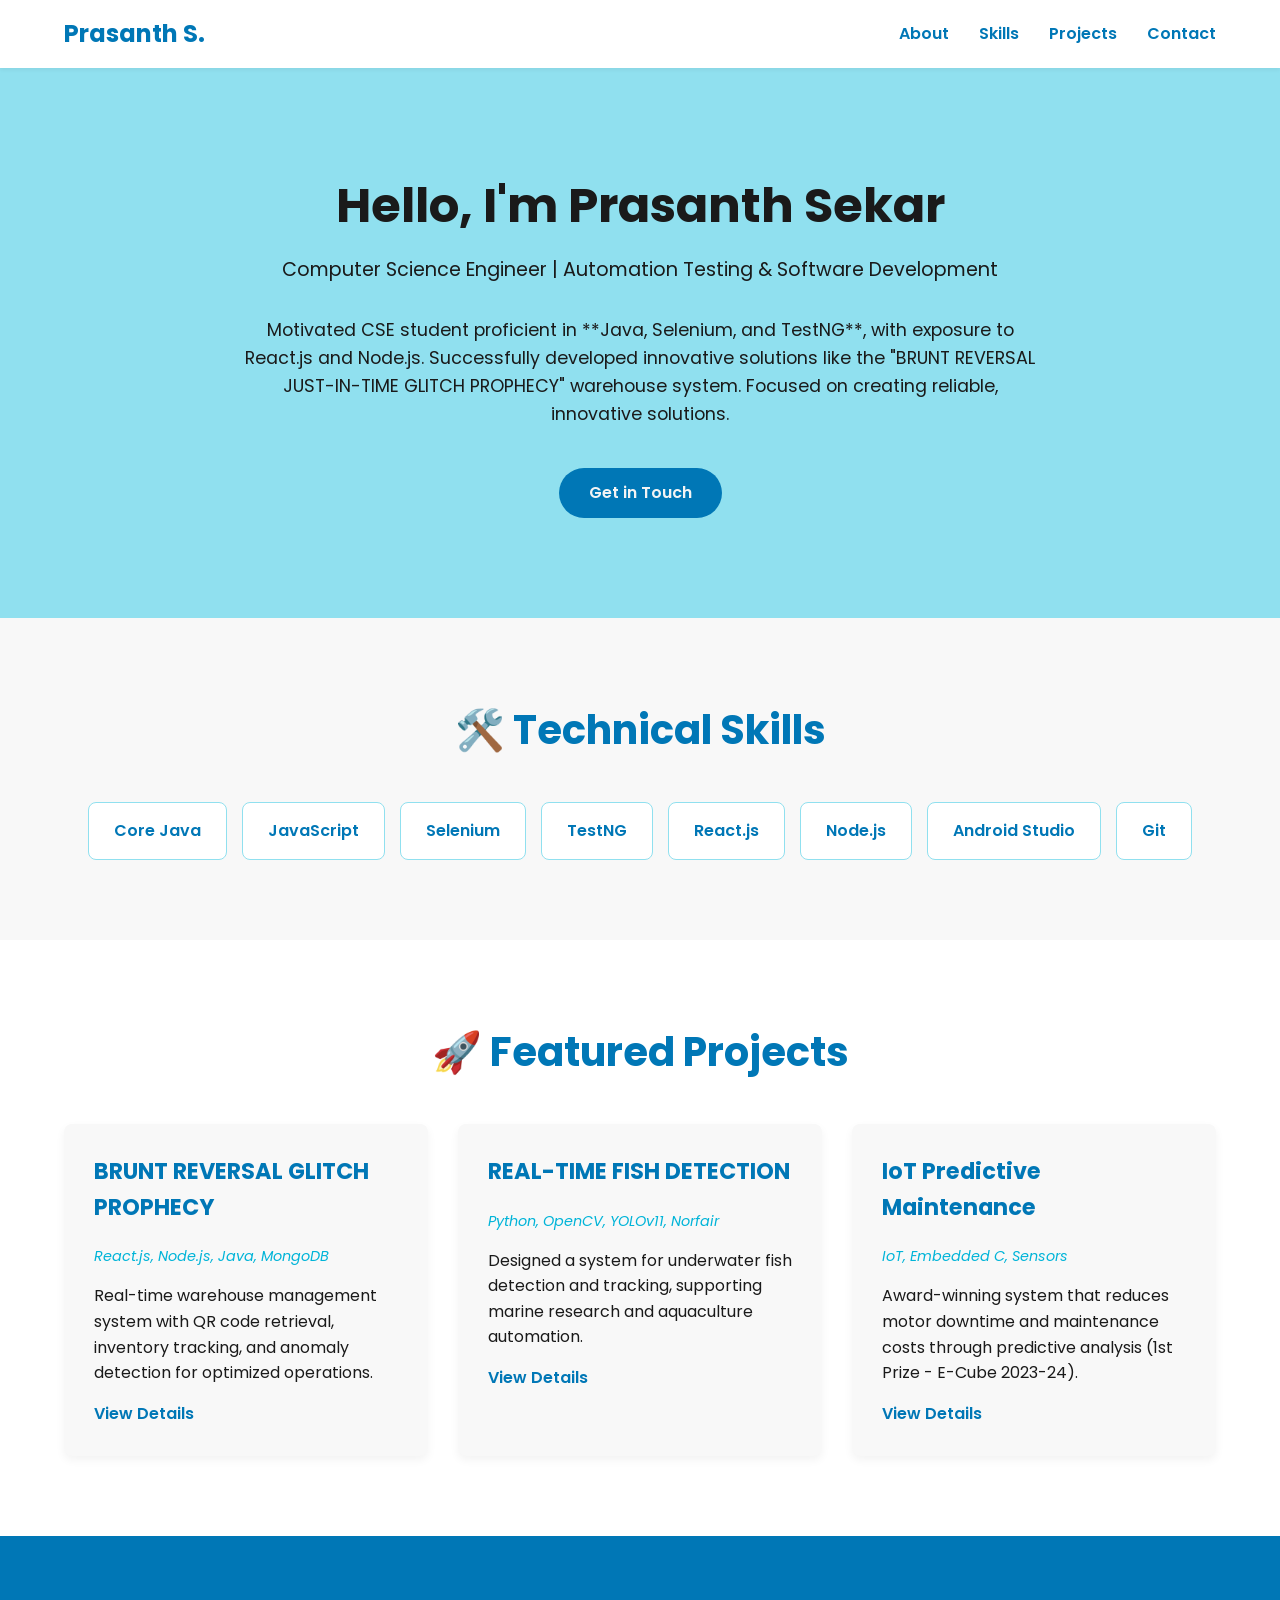
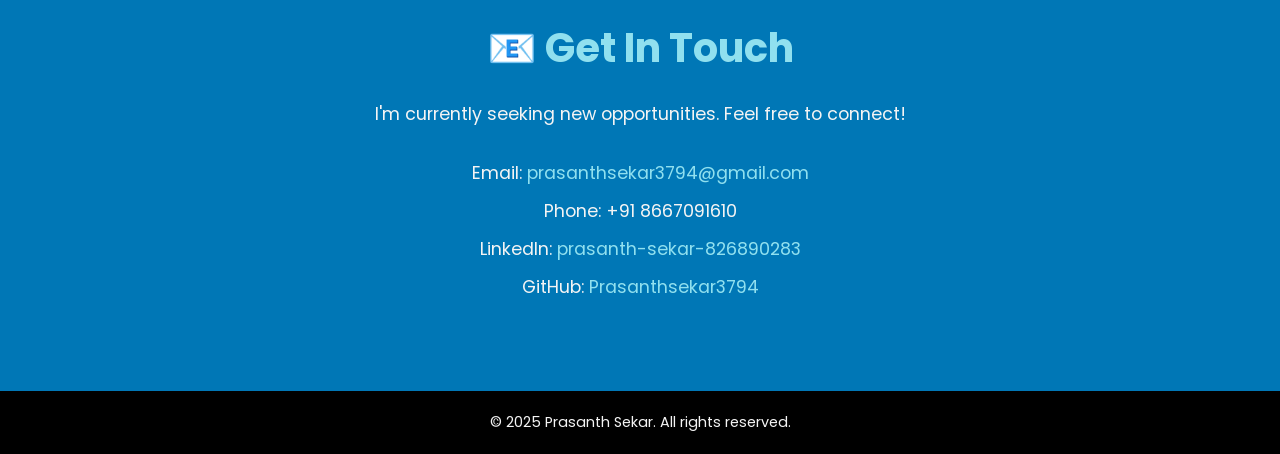
==== protfolio.html @ 9f9f3304 "Add files via upload" ====
<!DOCTYPE html>
<html lang="en">
<head>
    <meta charset="UTF-8">
    <meta name="viewport" content="width=device-width, initial-scale=1.0">
    <title>Prasanth Sekar - Portfolio</title>
    <link rel="stylesheet" href="style.css">
    <link href="https://fonts.googleapis.com/css2?family=Poppins:wght@300;400;600;700&display=swap" rel="stylesheet">
</head>
<body>

    <header>
        <nav>
            <div class="logo">Prasanth S.</div>
            <ul class="nav-links">
                <li><a href="#about">About</a></li>
                <li><a href="#skills">Skills</a></li>
                <li><a href="#projects">Projects</a></li>
                <li><a href="#contact">Contact</a></li>
            </ul>
        </nav>
    </header>

    <section id="about" class="hero-section">
        <div class="container">
            <h1>Hello, I'm Prasanth Sekar</h1>
            <p class="subtitle">Computer Science Engineer | Automation Testing & Software Development</p>
            <p class="description">
                Motivated CSE student proficient in **Java, Selenium, and TestNG**, with exposure to React.js and Node.js. 
                Successfully developed innovative solutions like the "BRUNT REVERSAL JUST-IN-TIME GLITCH PROPHECY" warehouse system. 
                Focused on creating reliable, innovative solutions.
            </p>
            <a href="#contact" class="btn">Get in Touch</a>
        </div>
    </section>

    <section id="skills" class="skills-section section-padding">
        <div class="container">
            <h2>🛠️ Technical Skills</h2>
            <div class="skills-grid">
                <div class="skill-card">Core Java</div>
                <div class="skill-card">JavaScript</div>
                <div class="skill-card">Selenium</div>
                <div class="skill-card">TestNG</div>
                <div class="skill-card">React.js</div>
                <div class="skill-card">Node.js</div>
                <div class="skill-card">Android Studio</div>
                <div class="skill-card">Git</div>
            </div>
        </div>
    </section>

    <section id="projects" class="projects-section section-padding">
        <div class="container">
            <h2>🚀 Featured Projects</h2>
            <div class="projects-grid">
                
                <div class="project-card">
                    <h3>BRUNT REVERSAL GLITCH PROPHECY</h3>
                    <p class="tech-stack">React.js, Node.js, Java, MongoDB</p>
                    <p>Real-time warehouse management system with QR code retrieval, inventory tracking, and anomaly detection for optimized operations.</p>
                    <a href="#" target="_blank" class="project-link">View Details</a>
                </div>

                <div class="project-card">
                    <h3>REAL-TIME FISH DETECTION</h3>
                    <p class="tech-stack">Python, OpenCV, YOLOv11, Norfair</p>
                    <p>Designed a system for underwater fish detection and tracking, supporting marine research and aquaculture automation.</p>
                    <a href="#" target="_blank" class="project-link">View Details</a>
                </div>

                <div class="project-card">
                    <h3>IoT Predictive Maintenance</h3>
                    <p class="tech-stack">IoT, Embedded C, Sensors</p>
                    <p>Award-winning system that reduces motor downtime and maintenance costs through predictive analysis (1st Prize - E-Cube 2023-24).</p>
                    <a href="#" target="_blank" class="project-link">View Details</a>
                </div>
            </div>
        </div>
    </section>

    <section id="contact" class="contact-section section-padding">
        <div class="container">
            <h2>📧 Get In Touch</h2>
            <p>I'm currently seeking new opportunities. Feel free to connect!</p>
            <div class="contact-info">
                <p>Email: <a href="mailto:prasanthsekar3794@gmail.com">prasanthsekar3794@gmail.com</a></p>
                <p>Phone: +91 8667091610</p>
                <p>LinkedIn: <a href="https://www.linkedin.com/in/prasanth-sekar-826890283" target="_blank">prasanth-sekar-826890283</a></p>
                <p>GitHub: <a href="https://github.com/Prasanthsekar3794" target="_blank">Prasanthsekar3794</a></p>
            </div>
        </div>
    </section>

    <footer>
        <p>&copy; 2025 Prasanth Sekar. All rights reserved.</p>
    </footer>

</body>
</html>
---- style.css ----
/* --- 1. Global Styles and Variables --- */
:root {
    --primary-color: #0077B6; /* Deep Blue */
    --secondary-color: #00B4D8; /* Lighter Cyan/Blue */
    --accent-color: #90E0EF;   /* Lightest Blue */
    --text-dark: #1A1A1A;
    --text-light: #F4F4F4;
    --bg-light: #FFFFFF;
    --bg-dark: #000000;
    --card-bg: #F8F8F8;
    --border-radius: 8px;
    --transition-speed: 0.3s;
}

* {
    margin: 0;
    padding: 0;
    box-sizing: border-box;
}

body {
    font-family: 'Poppins', sans-serif;
    color: var(--text-dark);
    line-height: 1.6;
    background-color: var(--bg-light);
    scroll-behavior: smooth;
}

.container {
    width: 90%;
    max-width: 1200px;
    margin: 0 auto;
}

.section-padding {
    padding: 80px 0;
}

h1, h2, h3 {
    margin-bottom: 20px;
    font-weight: 700;
}

h2 {
    font-size: 2.5em;
    text-align: center;
    color: var(--primary-color);
}

a {
    text-decoration: none;
    color: var(--primary-color);
    transition: color var(--transition-speed);
}

a:hover {
    color: var(--secondary-color);
}

/* --- 2. Navigation & Header --- */
header {
    background-color: var(--bg-light);
    box-shadow: 0 2px 4px rgba(0, 0, 0, 0.05);
    position: sticky;
    top: 0;
    z-index: 1000;
}

nav {
    display: flex;
    justify-content: space-between;
    align-items: center;
    padding: 15px 5%;
}

.logo {
    font-size: 1.5em;
    font-weight: 700;
    color: var(--primary-color);
}

.nav-links {
    list-style: none;
    display: flex;
}

.nav-links li {
    margin-left: 30px;
}

.nav-links a {
    font-weight: 600;
    padding: 5px 0;
    position: relative;
}

.nav-links a::after {
    content: '';
    position: absolute;
    width: 0;
    height: 2px;
    display: block;
    margin-top: 5px;
    background: var(--secondary-color);
    transition: width var(--transition-speed) ease-in-out;
}

.nav-links a:hover::after {
    width: 100%;
}

/* --- 3. Hero/About Section --- */
.hero-section {
    background-color: var(--accent-color);
    color: var(--text-dark);
    padding: 100px 0;
    text-align: center;
}

.hero-section h1 {
    font-size: 3em;
    margin-bottom: 10px;
    color: var(--text-dark);
}

.hero-section .subtitle {
    font-size: 1.2em;
    font-weight: 400;
    margin-bottom: 30px;
}

.hero-section .description {
    max-width: 800px;
    margin: 0 auto 40px;
    font-size: 1.1em;
}

.btn {
    display: inline-block;
    background-color: var(--primary-color);
    color: var(--text-light);
    padding: 12px 30px;
    border-radius: 50px;
    font-weight: 600;
    transition: background-color var(--transition-speed), transform var(--transition-speed);
}

.btn:hover {
    background-color: var(--secondary-color);
    color: var(--text-light); /* Keep text light on hover */
    transform: translateY(-2px);
}

/* --- 4. Skills Section --- */
.skills-section {
    background-color: var(--card-bg);
}

.skills-grid {
    display: flex;
    flex-wrap: wrap;
    justify-content: center;
    gap: 15px;
    margin-top: 40px;
}

.skill-card {
    background-color: var(--bg-light);
    border: 1px solid var(--accent-color);
    padding: 15px 25px;
    border-radius: var(--border-radius);
    font-weight: 600;
    color: var(--primary-color);
    transition: background-color var(--transition-speed), transform var(--transition-speed), box-shadow var(--transition-speed);
}

.skill-card:hover {
    background-color: var(--primary-color);
    color: var(--text-light);
    transform: translateY(-5px);
    box-shadow: 0 4px 8px rgba(0, 119, 182, 0.3);
}

/* --- 5. Projects Section --- */
.projects-section {
    background-color: var(--bg-light);
    text-align: center;
}

.projects-grid {
    display: grid;
    grid-template-columns: repeat(auto-fit, minmax(300px, 1fr));
    gap: 30px;
    margin-top: 40px;
}

.project-card {
    background-color: var(--card-bg);
    padding: 30px;
    border-radius: var(--border-radius);
    text-align: left;
    box-shadow: 0 4px 10px rgba(0, 0, 0, 0.05);
    transition: transform var(--transition-speed), box-shadow var(--transition-speed);
}

.project-card:hover {
    transform: translateY(-5px);
    box-shadow: 0 8px 20px rgba(0, 119, 182, 0.2);
}

.project-card h3 {
    color: var(--primary-color);
    font-size: 1.4em;
}

.project-card .tech-stack {
    color: var(--secondary-color);
    font-size: 0.9em;
    margin-bottom: 15px;
    font-style: italic;
}

.project-link {
    display: inline-block;
    margin-top: 15px;
    font-weight: 600;
}

/* --- 6. Contact Section --- */
.contact-section {
    background-color: var(--primary-color);
    color: var(--text-light);
    text-align: center;
}

.contact-section h2 {
    color: var(--accent-color);
}

.contact-section p {
    font-size: 1.1em;
    margin-bottom: 30px;
}

.contact-info a {
    color: var(--accent-color);
    transition: color var(--transition-speed);
}

.contact-info a:hover {
    color: var(--bg-light);
}

.contact-info p {
    margin: 10px 0;
}

/* --- 7. Footer --- */
footer {
    background-color: var(--bg-dark);
    color: var(--text-light);
    text-align: center;
    padding: 20px 0;
    font-size: 0.9em;
}

/* --- 8. Responsive Design (Mobile Optimizations) --- */
@media (max-width: 768px) {
    
    .section-padding {
        padding: 50px 0;
    }
    
    /* Navigation Adjustments */
    nav {
        flex-direction: column;
        align-items: flex-start;
        padding: 15px 5%;
    }

    .nav-links {
        flex-direction: column;
        width: 100%;
        margin-top: 10px;
        align-items: flex-start;
    }

    .nav-links li {
        margin: 5px 0;
    }

    /* Hero Section Adjustments */
    .hero-section h1 {
        font-size: 2.2em;
    }

    .hero-section .subtitle {
        font-size: 1em;
    }
    
    .hero-section .description {
        font-size: 1em;
    }

    /* Skills Grid Adjustments */
    .skills-grid {
        gap: 10px;
    }

    .skill-card {
        padding: 10px 15px;
    }

    /* Projects Grid Adjustments */
    .projects-grid {
        grid-template-columns: 1fr;
    }
}
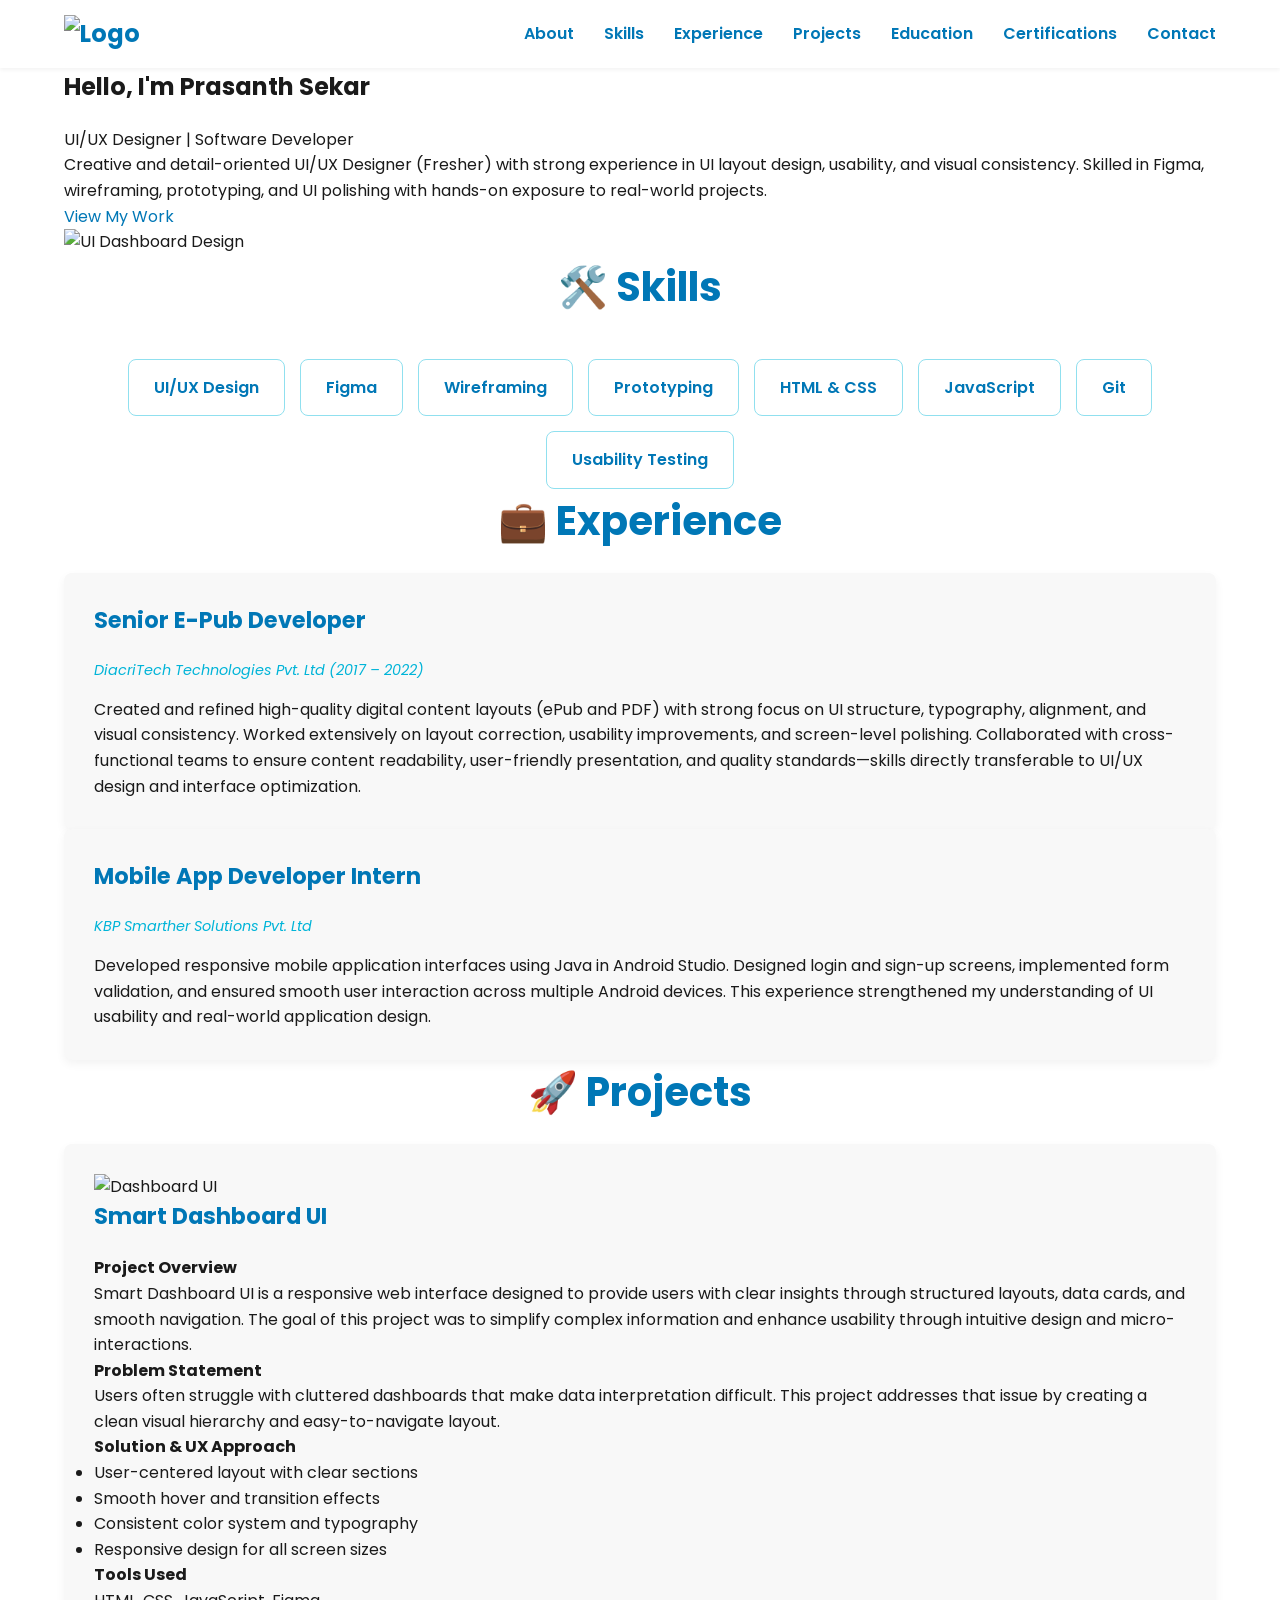
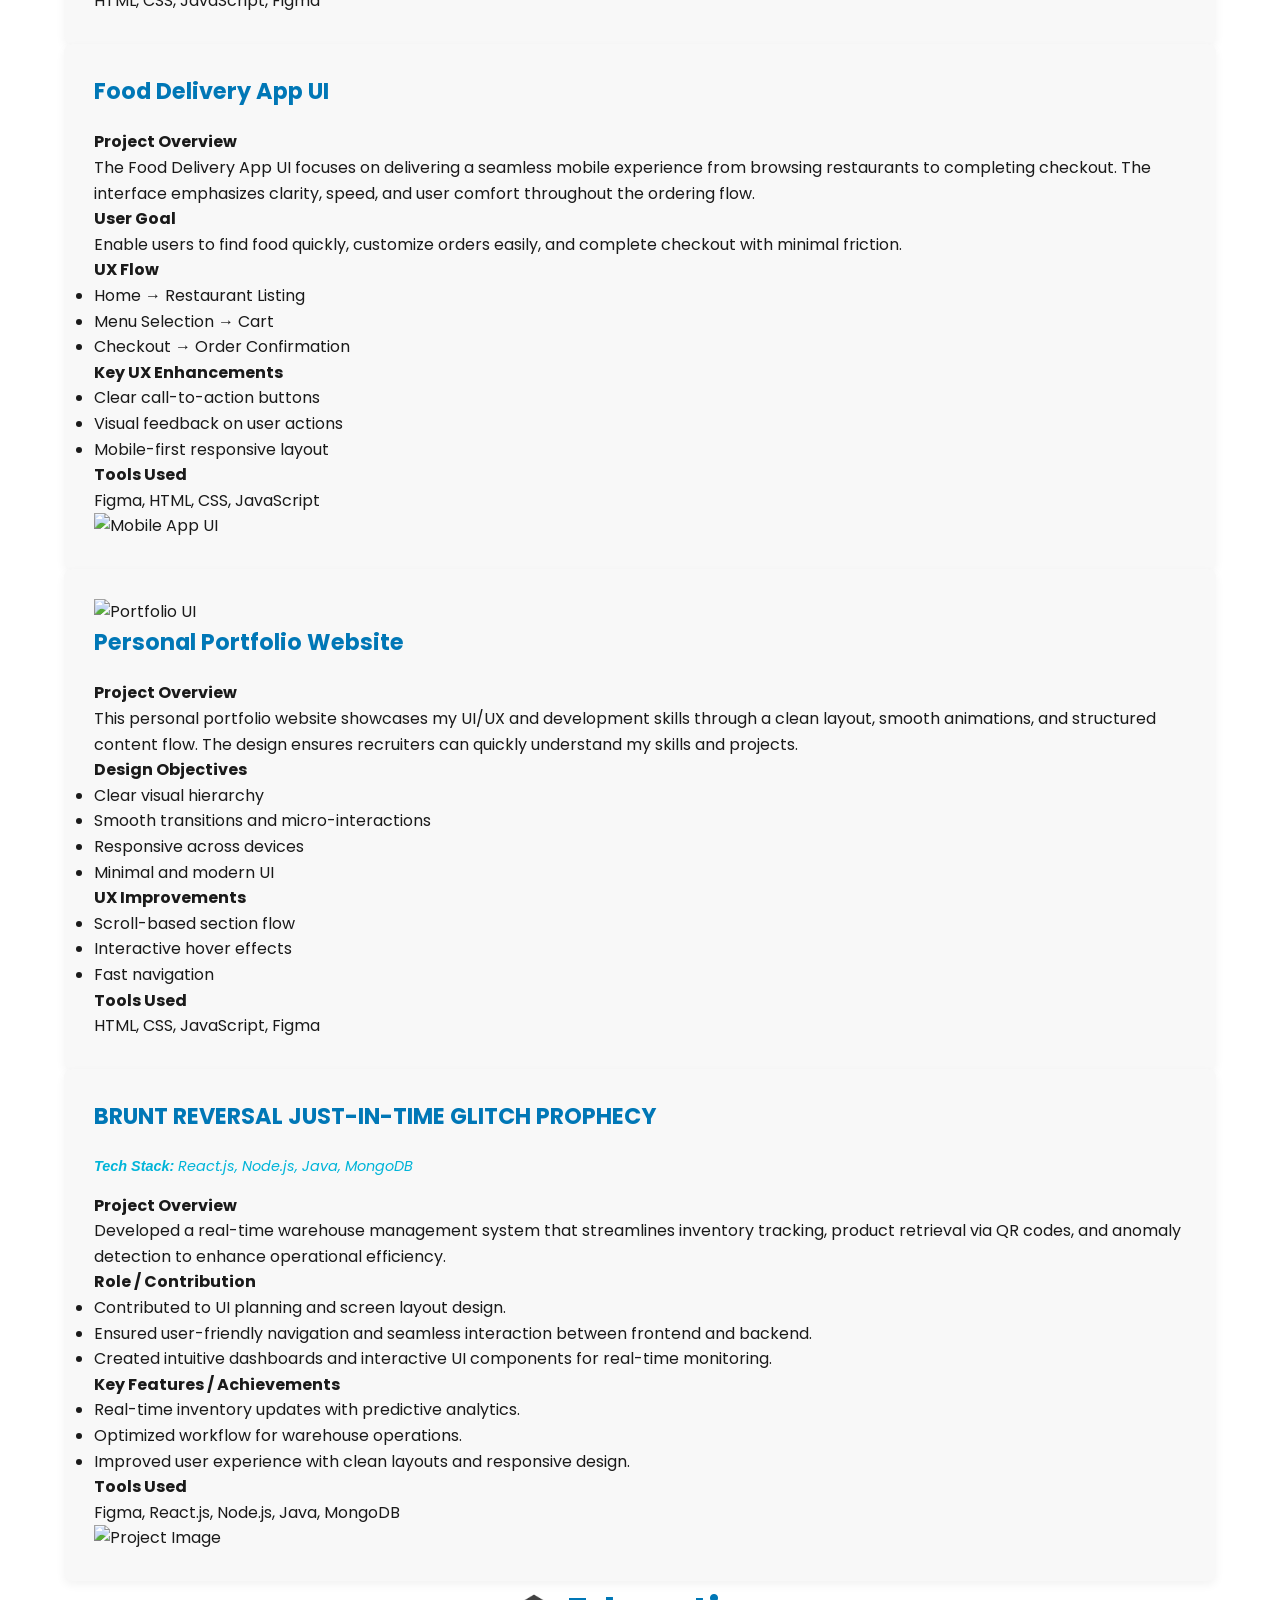
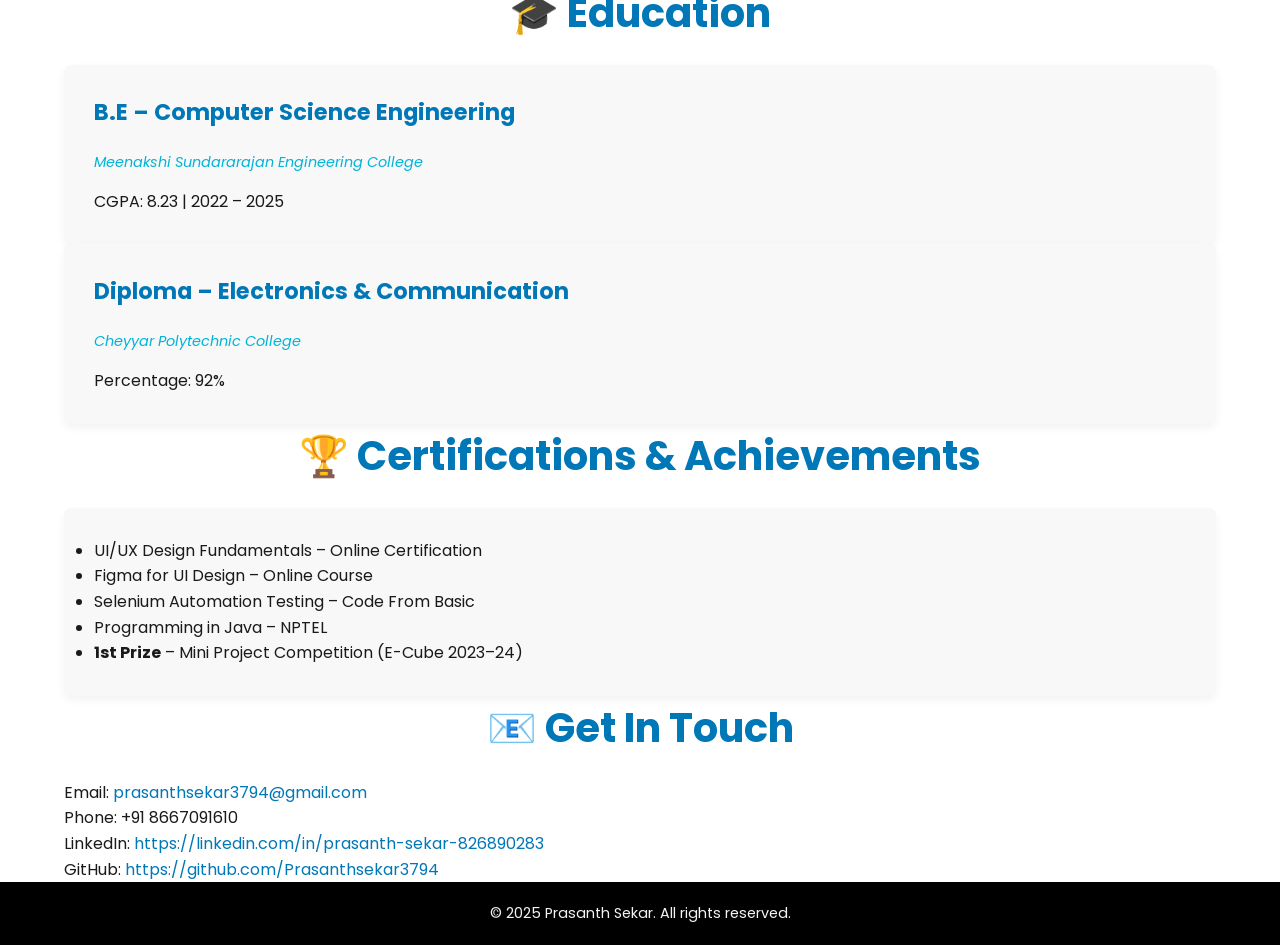
==== commit 6437d5ea: "Revamp portfolio.html with new sections and scripts Updated portfolio.html to enhance layout and con" ====
--- a/protfolio.html
+++ b/protfolio.html
@@ -6,95 +6,323 @@
     <title>Prasanth Sekar - Portfolio</title>
     <link rel="stylesheet" href="style.css">
     <link href="https://fonts.googleapis.com/css2?family=Poppins:wght@300;400;600;700&display=swap" rel="stylesheet">
+    <!-- Add Font Awesome for icons -->
+    <script src="https://kit.fontawesome.com/a076d05399.js" crossorigin="anonymous"></script>
 </head>
 <body>
 
-    <header>
-        <nav>
-            <div class="logo">Prasanth S.</div>
-            <ul class="nav-links">
-                <li><a href="#about">About</a></li>
-                <li><a href="#skills">Skills</a></li>
-                <li><a href="#projects">Projects</a></li>
-                <li><a href="#contact">Contact</a></li>
+
+    
+<header>
+    <nav>
+        <div class="logo"><img src="logo.png" alt="Logo"></div>
+        <ul class="nav-links">
+            <li><a href="#about" class="tab-link active" data-tab="about">About</a></li>
+            <li><a href="#skills" class="tab-link" data-tab="skills">Skills</a></li>
+            <li><a href="#experience" class="tab-link" data-tab="experience">Experience</a></li>
+            <li><a href="#projects" class="tab-link" data-tab="projects">Projects</a></li>
+            <li><a href="#education" class="tab-link" data-tab="education">Education</a></li>
+            <li><a href="#CERTIFICATIONS" class="tab-link" data-tab="CERTIFICATIONS">Certifications</a></li>
+            <li><a href="#contact" class="tab-link" data-tab="contact">Contact</a></li>
+        </ul>
+    </nav>
+</header>
+
+<main id="tab-container">
+    <!-- ABOUT -->
+    <section id="about" class="tab-section active">
+        <div class="container hero-grid">
+            
+            <div class="hero-text">
+            <h1>Hello, I'm Prasanth Sekar</h1>
+            <p class="subtitle">UI/UX Designer | Software Developer</p>
+            <p class="description">
+                    Creative and detail-oriented UI/UX Designer (Fresher) with strong experience in UI layout design, usability, and visual consistency. Skilled in Figma, wireframing, prototyping, and UI polishing with hands-on exposure to real-world projects.
+                </p>
+
+                <a href="#projects" class="btn-primary">View My Work</a>
+            </div>
+
+            <div class="hero-image">
+            <img src="https://images.unsplash.com/photo-1587440871875-191322ee64b0" alt="UI Dashboard Design">
+            </div>
+
+        </div>
+    </section>
+
+    <!-- SKILLS -->
+    <section id="skills" class="tab-section">
+        <div class="container">
+        <h2>🛠️ Skills</h2>
+        <div class="skills-grid">
+            <div class="skill-card">UI/UX Design</div>
+            <div class="skill-card">Figma</div>
+            <div class="skill-card">Wireframing</div>
+            <div class="skill-card">Prototyping</div>
+            <div class="skill-card">HTML & CSS</div>
+            <div class="skill-card">JavaScript</div>
+            <div class="skill-card">Git</div>
+            <div class="skill-card">Usability Testing</div>
+        </div>
+    </div>
+    </section>
+
+    <!-- EXPERIENCE -->
+    <section id="experience" class="tab-section">
+        <div class="container">
+        <h2>💼 Experience</h2>
+
+        <div class="project-card">
+            <h3>Senior E-Pub Developer</h3>
+            <p class="tech-stack">DiacriTech Technologies Pvt. Ltd (2017 – 2022)</p>
+            <p>
+                Created and refined high-quality digital content layouts (ePub and PDF) with strong focus on UI structure, typography, alignment, and visual consistency. Worked extensively on layout correction, usability improvements, and screen-level polishing. Collaborated with cross-functional teams to ensure content readability, user-friendly presentation, and quality standards—skills directly transferable to UI/UX design and interface optimization.
+            </p>
+        </div>
+
+        <div class="project-card">
+            <h3>Mobile App Developer Intern</h3>
+            <p class="tech-stack">KBP Smarther Solutions Pvt. Ltd</p>
+            <p>
+                Developed responsive mobile application interfaces using Java in Android Studio. Designed login and sign-up screens, implemented form validation, and ensured smooth user interaction across multiple Android devices. This experience strengthened my understanding of UI usability and real-world application design.
+            </p>
+        </div>
+    </div>
+    </section>
+
+    <!-- PROJECTS -->
+    <section id="projects" class="tab-section">
+        <div class="container">
+        <h2>🚀 Projects</h2>
+
+        <div class="project-card project-row">
+            <img src="https://img.freepik.com/premium-vector/smart-ui-dashboard-template-elements_914731-370.jpg" alt="Dashboard UI">
+            <div class="project-description">
+                <h3>Smart Dashboard UI</h3>
+
+                <h4>Project Overview</h4>
+                <p>
+                    Smart Dashboard UI is a responsive web interface designed to provide users with
+                    clear insights through structured layouts, data cards, and smooth navigation.
+                    The goal of this project was to simplify complex information and enhance usability
+                    through intuitive design and micro-interactions.
+                </p>
+
+                <h4>Problem Statement</h4>
+                <p>
+                    Users often struggle with cluttered dashboards that make data interpretation
+                    difficult. This project addresses that issue by creating a clean visual hierarchy
+                    and easy-to-navigate layout.
+                </p>
+
+                <h4>Solution & UX Approach</h4>
+                <ul>
+                    <li>User-centered layout with clear sections</li>
+                    <li>Smooth hover and transition effects</li>
+                    <li>Consistent color system and typography</li>
+                    <li>Responsive design for all screen sizes</li>
+                </ul>
+
+                <h4>Tools Used</h4>
+                <p>HTML, CSS, JavaScript, Figma</p>
+            </div>
+
+        </div>
+
+        <div class="project-card project-row">
+            <div class="project-description">
+                <h3>Food Delivery App UI</h3>
+
+                <h4>Project Overview</h4>
+                <p>
+                    The Food Delivery App UI focuses on delivering a seamless mobile experience
+                    from browsing restaurants to completing checkout. The interface emphasizes
+                    clarity, speed, and user comfort throughout the ordering flow.
+                </p>
+
+                <h4>User Goal</h4>
+                <p>
+                    Enable users to find food quickly, customize orders easily, and complete
+                    checkout with minimal friction.
+                </p>
+
+                <h4>UX Flow</h4>
+                <ul>
+                    <li>Home → Restaurant Listing</li>
+                    <li>Menu Selection → Cart</li>
+                    <li>Checkout → Order Confirmation</li>
+                </ul>
+
+                <h4>Key UX Enhancements</h4>
+                <ul>
+                    <li>Clear call-to-action buttons</li>
+                    <li>Visual feedback on user actions</li>
+                    <li>Mobile-first responsive layout</li>
+                </ul>
+
+                <h4>Tools Used</h4>
+                <p>Figma, HTML, CSS, JavaScript</p>
+            </div>
+            <img src="https://mir-s3-cdn-cf.behance.net/project_modules/2800_opt_1/b1d4df104723621.5f69867166e66.png" alt="Mobile App UI">
+        
+        </div>
+
+        <div class="project-card project-row">
+                 <img src="https://static.vecteezy.com/system/resources/previews/041/761/097/original/personal-portfolio-illustration-with-profile-data-resume-or-self-improvement-to-attract-clients-and-employers-in-flat-cartoon-background-vector.jpg" alt="Portfolio UI">
+           <div class="project-description">
+                <h3>Personal Portfolio Website</h3>
+       
+                <h4>Project Overview</h4>
+                <p>
+                    This personal portfolio website showcases my UI/UX and development skills
+                    through a clean layout, smooth animations, and structured content flow.
+                    The design ensures recruiters can quickly understand my skills and projects.
+                </p>
+
+                <h4>Design Objectives</h4>
+                <ul>
+                    <li>Clear visual hierarchy</li>
+                    <li>Smooth transitions and micro-interactions</li>
+                    <li>Responsive across devices</li>
+                    <li>Minimal and modern UI</li>
+                </ul>
+
+                <h4>UX Improvements</h4>
+                <ul>
+                    <li>Scroll-based section flow</li>
+                    <li>Interactive hover effects</li>
+                    <li>Fast navigation</li>
+                </ul>
+
+                <h4>Tools Used</h4>
+                <p>HTML, CSS, JavaScript, Figma</p>
+            </div>
+
+        </div>
+
+
+
+        <div class="project-card project-row">
+
+
+            <div class="project-description">
+            <h3>BRUNT REVERSAL JUST-IN-TIME GLITCH PROPHECY</h3>
+                <p class="tech-stack"><strong>Tech Stack:</strong> React.js, Node.js, Java, MongoDB</p>
+
+                <h4>Project Overview</h4>
+                <p>
+                    Developed a real-time warehouse management system that streamlines inventory tracking,
+                    product retrieval via QR codes, and anomaly detection to enhance operational efficiency.
+                </p>
+
+                <h4>Role / Contribution</h4>
+                <ul>
+                    <li>Contributed to UI planning and screen layout design.</li>
+                    <li>Ensured user-friendly navigation and seamless interaction between frontend and backend.</li>
+                    <li>Created intuitive dashboards and interactive UI components for real-time monitoring.</li>
+                </ul>
+
+                <h4>Key Features / Achievements</h4>
+                <ul>
+                    <li>Real-time inventory updates with predictive analytics.</li>
+                    <li>Optimized workflow for warehouse operations.</li>
+                    <li>Improved user experience with clean layouts and responsive design.</li>
+                </ul>
+
+                <h4>Tools Used</h4>
+                <p>Figma, React.js, Node.js, Java, MongoDB</p>
+            </div>
+            <img src="C:\Users\prasa\OneDrive\Desktop\syntexhub\task1\29.06.2025_22.07.02_REC.png" alt="Project Image">
+         </div>
+
+    </div>
+    </section>
+
+    <!-- EDUCATION -->
+    <section id="education" class="tab-section">
+        <div class="container">
+        <h2>🎓 Education</h2>
+
+        <div class="project-card">
+            <h3>B.E – Computer Science Engineering</h3>
+            <p class="tech-stack">Meenakshi Sundararajan Engineering College</p>
+            <p>CGPA: 8.23 | 2022 – 2025</p>
+        </div>
+
+        <div class="project-card">
+            <h3>Diploma – Electronics & Communication</h3>
+            <p class="tech-stack">Cheyyar Polytechnic College</p>
+            <p>Percentage: 92%</p>
+        </div>
+    </div>
+    </section>
+
+    <!-- CERTIFICATIONS & ACHIEVEMENTS -->
+    <section id="CERTIFICATIONS" class="tab-section">
+    <div class="container">
+        <h2>🏆 Certifications & Achievements</h2>
+
+        <div class="project-card">
+            <ul>
+                <li>UI/UX Design Fundamentals – Online Certification</li>
+                <li>Figma for UI Design – Online Course</li>
+                <li>Selenium Automation Testing – Code From Basic</li>
+                <li>Programming in Java – NPTEL</li>
+                <li><strong>1st Prize</strong> – Mini Project Competition (E-Cube 2023–24)</li>
             </ul>
-        </nav>
-    </header>
-
-    <section id="about" class="hero-section">
-        <div class="container">
-            <h1>Hello, I'm Prasanth Sekar</h1>
-            <p class="subtitle">Computer Science Engineer | Automation Testing & Software Development</p>
-            <p class="description">
-                Motivated CSE student proficient in **Java, Selenium, and TestNG**, with exposure to React.js and Node.js. 
-                Successfully developed innovative solutions like the "BRUNT REVERSAL JUST-IN-TIME GLITCH PROPHECY" warehouse system. 
-                Focused on creating reliable, innovative solutions.
-            </p>
-            <a href="#contact" class="btn">Get in Touch</a>
-        </div>
-    </section>
-
-    <section id="skills" class="skills-section section-padding">
-        <div class="container">
-            <h2>🛠️ Technical Skills</h2>
-            <div class="skills-grid">
-                <div class="skill-card">Core Java</div>
-                <div class="skill-card">JavaScript</div>
-                <div class="skill-card">Selenium</div>
-                <div class="skill-card">TestNG</div>
-                <div class="skill-card">React.js</div>
-                <div class="skill-card">Node.js</div>
-                <div class="skill-card">Android Studio</div>
-                <div class="skill-card">Git</div>
-            </div>
-        </div>
-    </section>
-
-    <section id="projects" class="projects-section section-padding">
-        <div class="container">
-            <h2>🚀 Featured Projects</h2>
-            <div class="projects-grid">
-                
-                <div class="project-card">
-                    <h3>BRUNT REVERSAL GLITCH PROPHECY</h3>
-                    <p class="tech-stack">React.js, Node.js, Java, MongoDB</p>
-                    <p>Real-time warehouse management system with QR code retrieval, inventory tracking, and anomaly detection for optimized operations.</p>
-                    <a href="#" target="_blank" class="project-link">View Details</a>
-                </div>
-
-                <div class="project-card">
-                    <h3>REAL-TIME FISH DETECTION</h3>
-                    <p class="tech-stack">Python, OpenCV, YOLOv11, Norfair</p>
-                    <p>Designed a system for underwater fish detection and tracking, supporting marine research and aquaculture automation.</p>
-                    <a href="#" target="_blank" class="project-link">View Details</a>
-                </div>
-
-                <div class="project-card">
-                    <h3>IoT Predictive Maintenance</h3>
-                    <p class="tech-stack">IoT, Embedded C, Sensors</p>
-                    <p>Award-winning system that reduces motor downtime and maintenance costs through predictive analysis (1st Prize - E-Cube 2023-24).</p>
-                    <a href="#" target="_blank" class="project-link">View Details</a>
-                </div>
-            </div>
-        </div>
-    </section>
-
-    <section id="contact" class="contact-section section-padding">
-        <div class="container">
-            <h2>📧 Get In Touch</h2>
-            <p>I'm currently seeking new opportunities. Feel free to connect!</p>
-            <div class="contact-info">
-                <p>Email: <a href="mailto:prasanthsekar3794@gmail.com">prasanthsekar3794@gmail.com</a></p>
-                <p>Phone: +91 8667091610</p>
-                <p>LinkedIn: <a href="https://www.linkedin.com/in/prasanth-sekar-826890283" target="_blank">prasanth-sekar-826890283</a></p>
-                <p>GitHub: <a href="https://github.com/Prasanthsekar3794" target="_blank">Prasanthsekar3794</a></p>
-            </div>
-        </div>
-    </section>
-
-    <footer>
-        <p>&copy; 2025 Prasanth Sekar. All rights reserved.</p>
-    </footer>
+        </div>
+    </div>
+    </section>
+
+    <!-- CONTACT -->
+    <section id="contact" class="tab-section">
+        <div class="container">
+        <h2>📧 Get In Touch</h2>
+        <p><i class="fas fa-envelope"></i> Email: <a href="mailto:prasanthsekar3794@gmail.com">prasanthsekar3794@gmail.com</a></p>
+        <p><i class="fas fa-phone"></i> Phone: +91 8667091610</p>
+        <p><i class="fab fa-linkedin"></i> LinkedIn: <a href="https://linkedin.com/in/prasanth-sekar-826890283">https://linkedin.com/in/prasanth-sekar-826890283</a></p>
+        <p><i class="fab fa-github"></i> GitHub: <a href="https://github.com/Prasanthsekar3794">https://github.com/Prasanthsekar3794</a></p>
+    </div>
+    </section>
+</main>
+
+<footer>
+    <p>&copy; 2025 Prasanth Sekar. All rights reserved.</p>
+</footer>
+
+<script>
+    const tabLinks = document.querySelectorAll('.tab-link');
+    const tabSections = document.querySelectorAll('.tab-section');
+
+    tabLinks.forEach(link => {
+        link.addEventListener('click', (e) => {
+            e.preventDefault(); // Prevent scroll
+
+            // Remove active class from all links and sections
+            tabLinks.forEach(l => l.classList.remove('active'));
+            tabSections.forEach(s => s.classList.remove('active'));
+
+            // Add active class to clicked link and corresponding section
+            link.classList.add('active');
+            const tabId = link.getAttribute('data-tab');
+            document.getElementById(tabId).classList.add('active');
+        });
+    });
+
+    // Handle "View My Work" button click to switch to Projects tab
+    const viewWorkBtn = document.querySelector('.btn-primary');
+    if (viewWorkBtn) {
+        viewWorkBtn.addEventListener('click', (e) => {
+            e.preventDefault(); // Prevent default anchor behavior
+
+            // Simulate clicking the Projects nav link
+            const projectsLink = document.querySelector('[data-tab="projects"]');
+            if (projectsLink) {
+                projectsLink.click(); // Trigger the tab switch
+            }
+        });
+    }
+</script>
 
 </body>
-</html>+</html>
